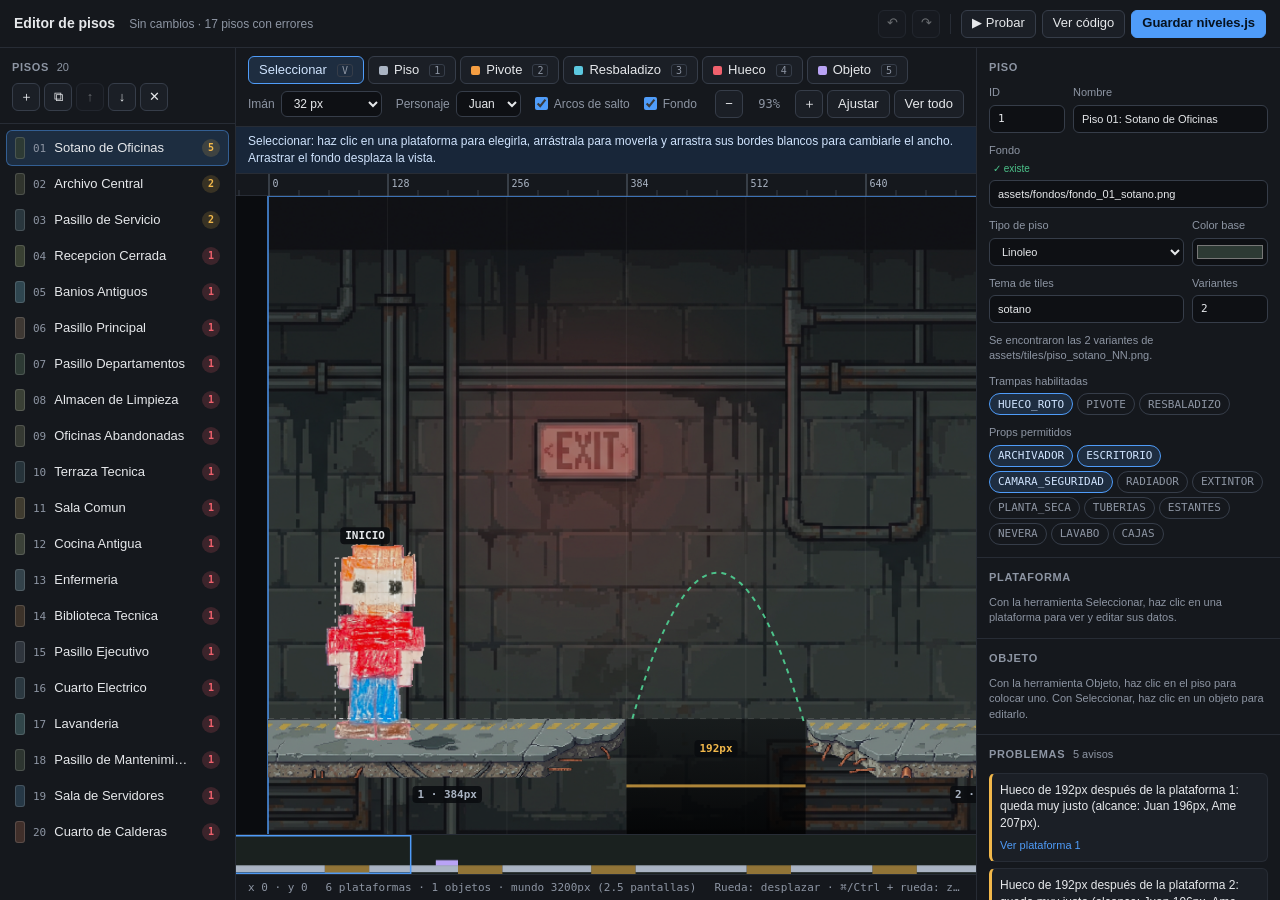
==== admin.html @ 7c69955d "nuevo admin" ====
<!DOCTYPE html>
<html lang="es">
<head>
    <meta charset="UTF-8">
    <meta name="viewport" content="width=device-width, initial-scale=1.0">
    <title>Editor de pisos</title>
    <link rel="stylesheet" href="admin.css">
</head>
<body>
    <header class="barra">
        <div class="marca">
            <strong>Editor de pisos</strong>
            <span id="estadoGuardado" class="estado-guardado">Sin cambios</span>
        </div>
        <div class="barra-acciones">
            <button id="btnDeshacer" class="btn btn-icono" title="Deshacer (⌘Z)">↶</button>
            <button id="btnRehacer" class="btn btn-icono" title="Rehacer (⇧⌘Z)">↷</button>
            <span class="separador"></span>
            <button id="btnProbar" class="btn" title="Jugar este piso sin guardar">▶ Probar</button>
            <button id="btnCodigo" class="btn" title="Ver el niveles.js que se va a generar">Ver código</button>
            <button id="btnGuardar" class="btn btn-primario" title="Guardar niveles.js (⌘S)">Guardar niveles.js</button>
        </div>
    </header>

    <div id="bannerBorrador" class="banner" hidden>
        <span id="textoBorrador"></span>
        <button id="btnRestaurarBorrador" class="btn btn-primario">Restaurar</button>
        <button id="btnDescartarBorrador" class="btn">Descartar</button>
    </div>

    <div class="app">
        <aside class="columna columna-pisos">
            <div class="columna-titulo">
                <h2>Pisos <span id="totalPisos" class="conteo"></span></h2>
                <div class="grupo-botones">
                    <button id="btnNuevoPiso" class="btn btn-icono" title="Nuevo piso">＋</button>
                    <button id="btnDuplicarPiso" class="btn btn-icono" title="Duplicar piso">⧉</button>
                    <button id="btnSubirPiso" class="btn btn-icono" title="Mover arriba">↑</button>
                    <button id="btnBajarPiso" class="btn btn-icono" title="Mover abajo">↓</button>
                    <button id="btnEliminarPiso" class="btn btn-icono btn-peligro" title="Eliminar piso">✕</button>
                </div>
            </div>
            <div id="listaPisos" class="lista-pisos"></div>
        </aside>

        <main class="lienzo">
            <div class="herramientas">
                <div class="grupo-botones" id="grupoHerramientas">
                    <button class="btn herramienta" data-herramienta="seleccionar" title="Seleccionar y mover (V)">Seleccionar <kbd>V</kbd></button>
                    <button class="btn herramienta" data-herramienta="normal" title="Pintar piso normal (1)"><i class="punto tipo-normal"></i>Piso <kbd>1</kbd></button>
                    <button class="btn herramienta" data-herramienta="pivote" title="Pintar trampa pivote (2)"><i class="punto tipo-pivote"></i>Pivote <kbd>2</kbd></button>
                    <button class="btn herramienta" data-herramienta="resbaladizo" title="Pintar piso resbaladizo (3)"><i class="punto tipo-resbaladizo"></i>Resbaladizo <kbd>3</kbd></button>
                    <button class="btn herramienta" data-herramienta="hueco" title="Abrir un hueco en el piso (4)"><i class="punto tipo-hueco"></i>Hueco <kbd>4</kbd></button>
                    <button class="btn herramienta" data-herramienta="objeto" title="Colocar un objeto (5)"><i class="punto tipo-objeto"></i>Objeto <kbd>5</kbd></button>
                </div>
                <label class="opcion">Imán
                    <select id="selectSnap">
                        <option value="8">8 px</option>
                        <option value="16">16 px</option>
                        <option value="32" selected>32 px</option>
                        <option value="64">64 px</option>
                        <option value="128">128 px (tile)</option>
                    </select>
                </label>
                <label class="opcion">Personaje
                    <select id="selectPersonaje"></select>
                </label>
                <label class="opcion"><input type="checkbox" id="chkArcos" checked> Arcos de salto</label>
                <label class="opcion"><input type="checkbox" id="chkFondo" checked> Fondo</label>
                <div class="grupo-botones zoom">
                    <button id="btnZoomMenos" class="btn btn-icono" title="Alejar">−</button>
                    <span id="etiquetaZoom" class="zoom-valor">100%</span>
                    <button id="btnZoomMas" class="btn btn-icono" title="Acercar">＋</button>
                    <button id="btnEncajar" class="btn" title="Ajustar al alto (F)">Ajustar</button>
                    <button id="btnVerTodo" class="btn" title="Ver el piso completo (A)">Ver todo</button>
                </div>
            </div>
            <p id="pistaHerramienta" class="pista"></p>
            <div class="lienzo-contenedor" id="contenedorLienzo">
                <canvas id="editorCanvas"></canvas>
            </div>
            <canvas id="minimapa" class="minimapa" title="Clic para moverte por el piso"></canvas>
            <div class="pie">
                <span id="datoCursor">x 0 · y 0</span>
                <span id="datoMundo"></span>
                <span class="pie-ayuda">Rueda: desplazar · ⌘/Ctrl + rueda: zoom · Espacio + arrastrar: mover la vista · Supr: eliminar · ⌘Z: deshacer · Alt: sin imán</span>
            </div>
        </main>

        <aside class="columna columna-inspector">
            <section class="panel">
                <h2>Piso</h2>
                <div class="fila-campos">
                    <label class="campo campo-corto">ID
                        <input type="number" id="campoId" min="1" step="1">
                    </label>
                    <label class="campo">Nombre
                        <input type="text" id="campoNombre">
                    </label>
                </div>
                <label class="campo">Fondo <span id="estadoFondo" class="estado-activo"></span>
                    <input type="text" id="campoFondo" list="listaFondos" spellcheck="false">
                    <datalist id="listaFondos"></datalist>
                </label>
                <div class="fila-campos">
                    <label class="campo">Tipo de piso
                        <select id="campoTipoPiso"></select>
                    </label>
                    <label class="campo campo-corto">Color base
                        <input type="color" id="campoColor">
                    </label>
                </div>
                <div class="fila-campos">
                    <label class="campo">Tema de tiles
                        <input type="text" id="campoTema" list="listaTemas" spellcheck="false">
                        <datalist id="listaTemas"></datalist>
                    </label>
                    <label class="campo campo-corto">Variantes
                        <input type="number" id="campoVariantes" min="0" max="12" step="1">
                    </label>
                </div>
                <p id="estadoTema" class="ayuda"></p>
                <div class="campo">Trampas habilitadas
                    <div id="chipsTrampas" class="chips"></div>
                </div>
                <div class="campo">Props permitidos
                    <div id="chipsProps" class="chips"></div>
                </div>
            </section>

            <section class="panel">
                <h2>Plataforma <span id="tituloPlataforma" class="conteo"></span></h2>
                <p id="vacioPlataforma" class="ayuda">Con la herramienta Seleccionar, haz clic en una plataforma para ver y editar sus datos.</p>
                <div id="panelPlataforma" hidden>
                    <div class="segmentado" id="segTipo"></div>
                    <div class="fila-campos">
                        <label class="campo">X
                            <input type="number" id="platX" step="1" min="0">
                        </label>
                        <label class="campo">Ancho
                            <input type="number" id="platAncho" step="1" min="64">
                        </label>
                        <label class="campo">Y
                            <input type="number" id="platY" step="1">
                        </label>
                    </div>
                    <label class="campo" id="grupoHueco">Hueco después (px)
                        <input type="number" id="platHueco" step="1" min="0">
                    </label>
                    <p id="ayudaHueco" class="ayuda"></p>
                    <div class="grupo-botones ancho-completo">
                        <button id="btnDuplicarPlat" class="btn" title="Duplicar (⌘D)">Duplicar</button>
                        <button id="btnEliminarPlat" class="btn btn-peligro" title="Eliminar (Supr)">Eliminar</button>
                    </div>
                </div>
            </section>

            <section class="panel">
                <h2>Objeto <span id="tituloObjeto" class="conteo"></span></h2>
                <p id="vacioObjeto" class="ayuda">Con la herramienta Objeto, haz clic en el piso para colocar uno. Con Seleccionar, haz clic en un objeto para editarlo.</p>
                <div id="panelObjeto" hidden>
                    <label class="campo">Imagen <span id="estadoObjeto" class="estado-activo"></span>
                        <input type="text" id="objTipo" list="listaObjetos" spellcheck="false">
                        <datalist id="listaObjetos"></datalist>
                    </label>
                    <p id="ayudaObjeto" class="ayuda"></p>
                    <div class="segmentado" id="segModo"></div>
                    <p id="ayudaModo" class="ayuda"></p>
                    <div class="fila-campos">
                        <label class="campo">X
                            <input type="number" id="objX" step="1" min="0">
                        </label>
                        <label class="campo">Y
                            <input type="number" id="objY" step="1">
                        </label>
                    </div>
                    <div class="fila-campos">
                        <label class="campo">Ancho
                            <input type="number" id="objAncho" step="1" min="16">
                        </label>
                        <label class="campo">Alto
                            <input type="number" id="objAlto" step="1" min="16">
                        </label>
                    </div>
                    <div class="grupo-botones ancho-completo">
                        <button id="btnTamanoOriginal" class="btn" title="Usar el tamaño real de la imagen">Tamaño original</button>
                        <button id="btnApoyarObjeto" class="btn" title="Bajar el objeto hasta el piso que tiene debajo">Apoyar en el piso</button>
                    </div>
                    <div class="grupo-botones ancho-completo">
                        <button id="btnDuplicarObjeto" class="btn" title="Duplicar (⌘D)">Duplicar</button>
                        <button id="btnEliminarObjeto" class="btn btn-peligro" title="Eliminar (Supr)">Eliminar</button>
                    </div>
                </div>
            </section>

            <section class="panel panel-problemas">
                <h2>Problemas <span id="resumenProblemas" class="conteo"></span></h2>
                <div id="listaProblemas" class="lista-problemas"></div>
            </section>
        </aside>
    </div>

    <div class="modal" id="modalCodigo" hidden>
        <div class="modal-caja">
            <div class="modal-cabecera">
                <h2>niveles.js</h2>
                <button class="btn btn-icono" data-cerrar title="Cerrar">✕</button>
            </div>
            <p class="ayuda">Este es el archivo completo que se guarda. Reemplaza a <code>niveles.js</code> en la carpeta del juego.</p>
            <textarea id="textareaCodigo" readonly spellcheck="false"></textarea>
            <div class="modal-acciones">
                <button id="btnCopiarCodigo" class="btn">Copiar</button>
                <button id="btnDescargarCodigo" class="btn">Descargar</button>
            </div>
        </div>
    </div>

    <div class="modal" id="modalPrueba" hidden>
        <div class="modal-caja modal-prueba">
            <div class="modal-cabecera">
                <h2>Prueba <span id="tituloPrueba" class="conteo"></span></h2>
                <div class="grupo-botones">
                    <button id="btnReiniciarPrueba" class="btn">Reiniciar</button>
                    <button class="btn btn-icono" data-cerrar title="Cerrar (Esc)">✕</button>
                </div>
            </div>
            <iframe id="marcoPrueba" title="Prueba del piso"></iframe>
            <p class="ayuda">Flechas para correr · Espacio para saltar · Esc para volver al editor. Se prueba el estado actual, aunque no esté guardado.</p>
        </div>
    </div>

    <div id="avisos" class="avisos"></div>

    <script src="niveles_base.js"></script>
    <script src="niveles.js"></script>
    <script src="personajes.js"></script>
    <script src="admin.js"></script>
</body>
</html>
---- admin.css ----
:root {
    --fondo: #0e1014;
    --panel: #15181d;
    --panel-alto: #1b1f26;
    --borde: #272c35;
    --borde-fuerte: #363d49;
    --texto: #e6e8eb;
    --texto-suave: #8d95a3;
    --acento: #4f9cf9;
    --acento-suave: rgba(79, 156, 249, 0.16);
    --error: #f0616d;
    --aviso: #f2b84b;
    --info: #7f8a9b;
    --ok: #4cc38a;
    --tipo-normal: #aab4c3;
    --tipo-pivote: #f59e42;
    --tipo-resbaladizo: #5cc8e0;
    --modo-fondo: #b9a3f5;
    --modo-plataforma: #7fd1a0;
    --modo-solido: #e879c5;
    --mono: ui-monospace, "SF Mono", Menlo, Consolas, monospace;
}

* {
    margin: 0;
    padding: 0;
    box-sizing: border-box;
}

[hidden] {
    display: none !important;
}

html,
body {
    height: 100%;
}

body {
    display: flex;
    flex-direction: column;
    font: 13px/1.4 -apple-system, BlinkMacSystemFont, "Segoe UI", Roboto, sans-serif;
    background: var(--fondo);
    color: var(--texto);
    overflow: hidden;
}

h2 {
    font-size: 11px;
    font-weight: 600;
    text-transform: uppercase;
    letter-spacing: 0.06em;
    color: var(--texto-suave);
}

kbd {
    font: 10px var(--mono);
    color: var(--texto-suave);
    border: 1px solid var(--borde-fuerte);
    border-radius: 3px;
    padding: 0 4px;
    margin-left: 4px;
}

code {
    font-family: var(--mono);
    color: var(--aviso);
}

/* Botones */

.btn {
    display: inline-flex;
    align-items: center;
    justify-content: center;
    gap: 6px;
    height: 28px;
    padding: 0 10px;
    background: var(--panel-alto);
    border: 1px solid var(--borde-fuerte);
    border-radius: 6px;
    color: var(--texto);
    font: inherit;
    white-space: nowrap;
    cursor: pointer;
}

.btn:hover:not(:disabled) {
    background: #232831;
    border-color: #48505e;
}

.btn:disabled {
    opacity: 0.4;
    cursor: default;
}

.btn:focus-visible,
input:focus-visible,
select:focus-visible {
    outline: 2px solid var(--acento);
    outline-offset: 1px;
}

.btn-icono {
    width: 28px;
    padding: 0;
}

.btn-primario {
    background: var(--acento);
    border-color: var(--acento);
    color: #06121f;
    font-weight: 600;
}

.btn-primario:hover:not(:disabled) {
    background: #6aadfb;
    border-color: #6aadfb;
}

.btn-peligro:hover:not(:disabled) {
    border-color: var(--error);
    color: var(--error);
}

.btn-mini {
    height: 22px;
    padding: 0 8px;
    font-size: 11px;
}

.grupo-botones {
    display: flex;
    align-items: center;
    gap: 4px;
}

.grupo-botones.ancho-completo .btn {
    flex: 1;
}

.separador {
    width: 1px;
    height: 20px;
    background: var(--borde);
    margin: 0 4px;
}

/* Barra superior */

.barra {
    display: flex;
    align-items: center;
    justify-content: space-between;
    gap: 16px;
    height: 48px;
    padding: 0 14px;
    background: var(--panel);
    border-bottom: 1px solid var(--borde);
    flex: none;
}

.marca {
    display: flex;
    align-items: baseline;
    gap: 14px;
    min-width: 0;
}

.marca strong {
    font-size: 14px;
}

.estado-guardado {
    color: var(--texto-suave);
    font-size: 12px;
    white-space: nowrap;
    overflow: hidden;
    text-overflow: ellipsis;
}

.estado-guardado.sucio {
    color: var(--aviso);
}

.barra-acciones {
    display: flex;
    align-items: center;
    gap: 6px;
}

.banner {
    display: flex;
    align-items: center;
    gap: 10px;
    padding: 8px 14px;
    background: rgba(242, 184, 75, 0.12);
    border-bottom: 1px solid rgba(242, 184, 75, 0.35);
    color: var(--aviso);
    flex: none;
}

.banner span {
    flex: 1;
}

/* Estructura */

.app {
    flex: 1;
    display: grid;
    grid-template-columns: 236px minmax(0, 1fr) 304px;
    min-height: 0;
}

.columna {
    background: var(--panel);
    display: flex;
    flex-direction: column;
    min-height: 0;
}

.columna-pisos {
    border-right: 1px solid var(--borde);
}

.columna-inspector {
    border-left: 1px solid var(--borde);
    overflow-y: auto;
}

.columna-titulo {
    display: flex;
    flex-direction: column;
    gap: 8px;
    padding: 12px;
    border-bottom: 1px solid var(--borde);
}

.conteo {
    color: var(--texto-suave);
    font-weight: 400;
    text-transform: none;
    letter-spacing: 0;
    margin-left: 4px;
}

/* Lista de pisos */

.lista-pisos {
    flex: 1;
    overflow-y: auto;
    padding: 6px;
}

.piso-item {
    display: flex;
    align-items: center;
    gap: 8px;
    width: 100%;
    padding: 6px 8px;
    background: none;
    border: 1px solid transparent;
    border-radius: 6px;
    color: var(--texto);
    font: inherit;
    text-align: left;
    cursor: pointer;
}

.piso-item:hover {
    background: var(--panel-alto);
}

.piso-item.activo {
    background: var(--acento-suave);
    border-color: rgba(79, 156, 249, 0.45);
}

.piso-muestra {
    width: 10px;
    height: 22px;
    border-radius: 3px;
    border: 1px solid rgba(255, 255, 255, 0.14);
    flex: none;
}

.piso-id {
    font: 11px var(--mono);
    color: var(--texto-suave);
    flex: none;
}

.piso-nombre {
    flex: 1;
    min-width: 0;
    overflow: hidden;
    text-overflow: ellipsis;
    white-space: nowrap;
}

.piso-modificado {
    width: 6px;
    height: 6px;
    border-radius: 50%;
    background: var(--aviso);
    flex: none;
}

.insignia {
    min-width: 18px;
    padding: 0 5px;
    border-radius: 9px;
    font: 600 10px/18px var(--mono);
    text-align: center;
    flex: none;
}

.insignia.error {
    background: rgba(240, 97, 109, 0.18);
    color: var(--error);
}

.insignia.aviso {
    background: rgba(242, 184, 75, 0.16);
    color: var(--aviso);
}

/* Lienzo */

.lienzo {
    display: flex;
    flex-direction: column;
    min-width: 0;
    min-height: 0;
}

.herramientas {
    display: flex;
    align-items: center;
    flex-wrap: wrap;
    gap: 6px 14px;
    padding: 8px 12px;
    background: var(--panel);
    border-bottom: 1px solid var(--borde);
}

.herramienta.activa {
    background: var(--acento-suave);
    border-color: var(--acento);
    color: #cfe3fd;
}

.punto {
    width: 9px;
    height: 9px;
    border-radius: 2px;
}

.tipo-normal { background: var(--tipo-normal); }
.tipo-pivote { background: var(--tipo-pivote); }
.tipo-resbaladizo { background: var(--tipo-resbaladizo); }
.tipo-hueco { background: var(--error); }
.tipo-objeto,
.modo-fondo { background: var(--modo-fondo); }
.modo-plataforma { background: var(--modo-plataforma); }
.modo-solido { background: var(--modo-solido); }

.pista {
    padding: 6px 12px;
    background: var(--acento-suave);
    border-bottom: 1px solid var(--borde);
    color: #cfe3fd;
    font-size: 12px;
}

.opcion {
    display: inline-flex;
    align-items: center;
    gap: 6px;
    color: var(--texto-suave);
    font-size: 12px;
    white-space: nowrap;
}

.opcion select {
    height: 26px;
}

.zoom {
    margin-left: auto;
}

.zoom-valor {
    width: 44px;
    text-align: center;
    font: 12px var(--mono);
    color: var(--texto-suave);
}

.lienzo-contenedor {
    flex: 1;
    min-height: 0;
    position: relative;
    background: #0a0c0f;
}

#editorCanvas {
    position: absolute;
    inset: 0;
    display: block;
    touch-action: none;
}

.minimapa {
    display: block;
    width: 100%;
    height: 40px;
    background: #0a0c0f;
    border-top: 1px solid var(--borde);
    cursor: pointer;
    flex: none;
}

.pie {
    display: flex;
    gap: 18px;
    padding: 6px 12px;
    background: var(--panel);
    border-top: 1px solid var(--borde);
    font: 11px var(--mono);
    color: var(--texto-suave);
    white-space: nowrap;
    flex: none;
}

.pie-ayuda {
    margin-left: auto;
    overflow: hidden;
    text-overflow: ellipsis;
    font-family: inherit;
}

/* Inspector */

.panel {
    padding: 12px;
    border-bottom: 1px solid var(--borde);
    display: flex;
    flex-direction: column;
    gap: 10px;
}

.campo {
    display: flex;
    flex-direction: column;
    gap: 4px;
    flex: 1;
    min-width: 0;
    font-size: 11px;
    color: var(--texto-suave);
}

#panelPlataforma {
    display: flex;
    flex-direction: column;
    gap: 10px;
}

.campo-corto {
    flex: 0 0 76px;
}

.fila-campos {
    display: flex;
    gap: 8px;
}

input[type="text"],
input[type="number"],
select,
textarea {
    width: 100%;
    height: 28px;
    padding: 0 8px;
    background: var(--fondo);
    border: 1px solid var(--borde-fuerte);
    border-radius: 6px;
    color: var(--texto);
    font: inherit;
}

input[type="number"] {
    font-family: var(--mono);
}

input[type="color"] {
    width: 100%;
    height: 28px;
    padding: 2px;
    background: var(--fondo);
    border: 1px solid var(--borde-fuerte);
    border-radius: 6px;
    cursor: pointer;
}

input[type="checkbox"] {
    accent-color: var(--acento);
}

.ayuda {
    font-size: 11px;
    color: var(--texto-suave);
}

.estado-activo {
    font-size: 10px;
    margin-left: 4px;
}

.estado-activo.ok { color: var(--ok); }
.estado-activo.falta { color: var(--aviso); }

.chips {
    display: flex;
    flex-wrap: wrap;
    gap: 4px;
}

.chip {
    height: 22px;
    padding: 0 8px;
    background: none;
    border: 1px solid var(--borde-fuerte);
    border-radius: 11px;
    color: var(--texto-suave);
    font: 11px var(--mono);
    cursor: pointer;
}

.chip:hover {
    color: var(--texto);
}

.chip.activo {
    background: var(--acento-suave);
    border-color: var(--acento);
    color: #cfe3fd;
}

.segmentado {
    display: flex;
    border: 1px solid var(--borde-fuerte);
    border-radius: 6px;
    overflow: hidden;
}

.segmentado button {
    flex: 1;
    display: inline-flex;
    align-items: center;
    justify-content: center;
    gap: 5px;
    height: 28px;
    padding: 0 4px;
    background: var(--fondo);
    border: none;
    border-right: 1px solid var(--borde-fuerte);
    color: var(--texto-suave);
    font: inherit;
    font-size: 12px;
    cursor: pointer;
}

.segmentado button:last-child {
    border-right: none;
}

.segmentado button.activo {
    background: var(--acento-suave);
    color: var(--texto);
}

/* Problemas */

.lista-problemas {
    display: flex;
    flex-direction: column;
    gap: 6px;
}

.problema {
    display: flex;
    gap: 8px;
    padding: 8px;
    background: var(--panel-alto);
    border: 1px solid var(--borde);
    border-left-width: 3px;
    border-radius: 6px;
    font-size: 12px;
}

.problema.error { border-left-color: var(--error); }
.problema.aviso { border-left-color: var(--aviso); }
.problema.info { border-left-color: var(--info); }

.problema-cuerpo {
    flex: 1;
    display: flex;
    flex-direction: column;
    align-items: flex-start;
    gap: 6px;
}

.problema-enlace {
    background: none;
    border: none;
    color: var(--acento);
    font: inherit;
    font-size: 11px;
    cursor: pointer;
    padding: 0;
}

.problema-enlace:hover {
    text-decoration: underline;
}

.sin-problemas {
    color: var(--ok);
    font-size: 12px;
}

/* Modales y avisos */

.modal {
    position: fixed;
    inset: 0;
    display: flex;
    align-items: center;
    justify-content: center;
    padding: 24px;
    background: rgba(4, 6, 9, 0.78);
    z-index: 50;
}

.modal-caja {
    display: flex;
    flex-direction: column;
    gap: 10px;
    width: min(860px, 100%);
    max-height: 100%;
    padding: 16px;
    background: var(--panel);
    border: 1px solid var(--borde-fuerte);
    border-radius: 10px;
    box-shadow: 0 24px 60px rgba(0, 0, 0, 0.5);
}

.modal-prueba {
    width: min(1180px, 100%);
    height: 100%;
}

.modal-cabecera {
    display: flex;
    align-items: center;
    justify-content: space-between;
}

.modal-acciones {
    display: flex;
    justify-content: flex-end;
    gap: 6px;
}

#textareaCodigo {
    height: 56vh;
    padding: 10px;
    font: 12px/1.5 var(--mono);
    resize: none;
    white-space: pre;
}

#marcoPrueba {
    flex: 1;
    width: 100%;
    min-height: 0;
    border: 1px solid var(--borde);
    border-radius: 6px;
    background: #1a1a1a;
}

.avisos {
    position: fixed;
    left: 50%;
    bottom: 64px;
    transform: translateX(-50%);
    display: flex;
    flex-direction: column;
    align-items: center;
    gap: 6px;
    z-index: 60;
    pointer-events: none;
}

.aviso-flotante {
    padding: 8px 14px;
    background: #232831;
    border: 1px solid var(--borde-fuerte);
    border-radius: 8px;
    box-shadow: 0 8px 24px rgba(0, 0, 0, 0.4);
    max-width: 70vw;
}

.aviso-flotante.error {
    border-color: var(--error);
}

@media (max-width: 1100px) {
    .app {
        grid-template-columns: 190px minmax(0, 1fr) 264px;
    }

    .pie-ayuda {
        display: none;
    }
}
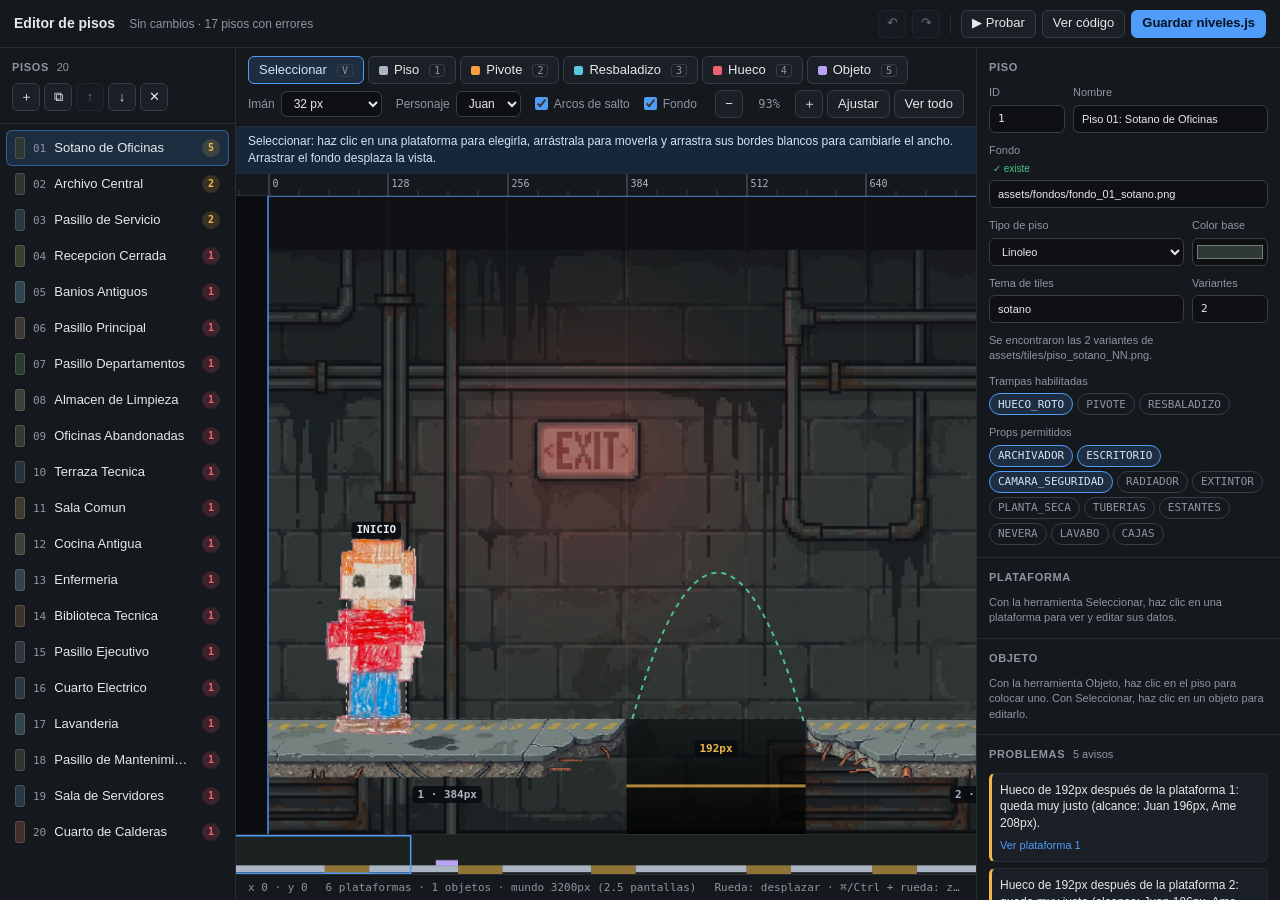
==== commit db622e8c: "ajustes colicion" ====
--- a/admin.html
+++ b/admin.html
@@ -225,7 +225,7 @@
                 </div>
             </div>
             <iframe id="marcoPrueba" title="Prueba del piso"></iframe>
-            <p class="ayuda">Flechas para correr · Espacio para saltar · Esc para volver al editor. Se prueba el estado actual, aunque no esté guardado.</p>
+            <p class="ayuda">Flechas para correr · Espacio para saltar · C para ver las colisiones · Esc para volver al editor. Se prueba el estado actual, aunque no esté guardado.</p>
         </div>
     </div>
 
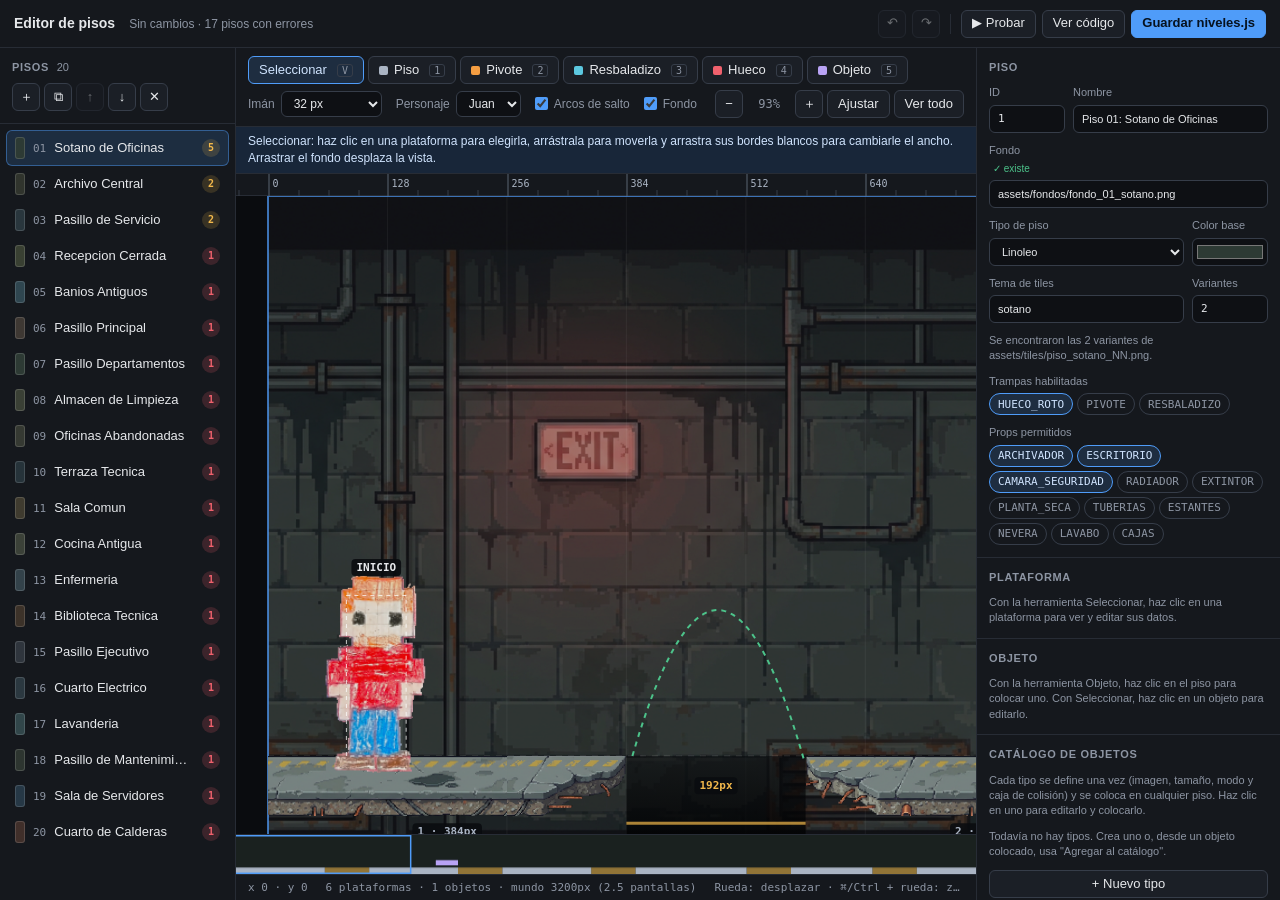
==== commit 871b2dec: "objetos para saltar" ====
--- a/admin.html
+++ b/admin.html
@@ -164,6 +164,7 @@
                         <datalist id="listaObjetos"></datalist>
                     </label>
                     <p id="ayudaObjeto" class="ayuda"></p>
+                    <p id="catalogoObjeto" class="ayuda"></p>
                     <div class="segmentado" id="segModo"></div>
                     <p id="ayudaModo" class="ayuda"></p>
                     <div class="fila-campos">
@@ -189,6 +190,57 @@
                     <div class="grupo-botones ancho-completo">
                         <button id="btnDuplicarObjeto" class="btn" title="Duplicar (⌘D)">Duplicar</button>
                         <button id="btnEliminarObjeto" class="btn btn-peligro" title="Eliminar (Supr)">Eliminar</button>
+                    </div>
+                    <p id="alcanceObjeto" class="ayuda"></p>
+                </div>
+            </section>
+
+            <section class="panel">
+                <h2>Catálogo de objetos <span id="totalCatalogo" class="conteo"></span></h2>
+                <p class="ayuda">Cada tipo se define una vez (imagen, tamaño, modo y caja de colisión) y se coloca en cualquier piso. Haz clic en uno para editarlo y colocarlo.</p>
+                <div id="listaCatalogo" class="lista-catalogo"></div>
+                <div class="grupo-botones ancho-completo">
+                    <button id="btnNuevoTipo" class="btn">+ Nuevo tipo</button>
+                </div>
+                <div id="panelTipo" hidden>
+                    <label class="campo">Archivo <span id="estadoTipo" class="estado-activo"></span>
+                        <input type="text" id="tipoId" spellcheck="false" placeholder="caja_sotano_01">
+                    </label>
+                    <p id="ayudaTipo" class="ayuda"></p>
+                    <label class="campo">Nombre
+                        <input type="text" id="tipoNombre" placeholder="Caja de cartón">
+                    </label>
+                    <div class="segmentado" id="segModoTipo"></div>
+                    <div class="fila-campos">
+                        <label class="campo">Ancho
+                            <input type="number" id="tipoAncho" step="1" min="16">
+                        </label>
+                        <label class="campo">Alto
+                            <input type="number" id="tipoAlto" step="1" min="16">
+                        </label>
+                    </div>
+                    <div class="campo">Márgenes de colisión (px)
+                        <div class="fila-campos">
+                            <label class="campo">Izquierda
+                                <input type="number" id="tipoMargenIzq" step="1" min="0">
+                            </label>
+                            <label class="campo">Derecha
+                                <input type="number" id="tipoMargenDer" step="1" min="0">
+                            </label>
+                            <label class="campo">Arriba
+                                <input type="number" id="tipoMargenArriba" step="1" min="0">
+                            </label>
+                        </div>
+                    </div>
+                    <p class="ayuda">Recortan la caja con la que choca el jugador, para no contar el borde transparente del PNG. La base siempre es la de la imagen.</p>
+                    <canvas id="vistaTipo" class="vista-tipo" width="248" height="150"></canvas>
+                    <div class="grupo-botones ancho-completo">
+                        <button id="btnTamanoTipo" class="btn" title="Usar el tamaño real de la imagen">Tamaño de la imagen</button>
+                        <button id="btnAplicarTipo" class="btn" title="Poner este tamaño y modo en todos los objetos colocados de este tipo">Aplicar a todos</button>
+                    </div>
+                    <div class="grupo-botones ancho-completo">
+                        <button id="btnDuplicarTipo" class="btn" title="Crear una variante (_02, _03…)">Variante</button>
+                        <button id="btnEliminarTipo" class="btn btn-peligro">Eliminar tipo</button>
                     </div>
                 </div>
             </section>
--- a/admin.css
+++ b/admin.css
@@ -462,7 +462,9 @@
     color: var(--texto-suave);
 }
 
-#panelPlataforma {
+#panelPlataforma,
+#panelObjeto,
+#panelTipo {
     display: flex;
     flex-direction: column;
     gap: 10px;
@@ -727,3 +729,96 @@
         display: none;
     }
 }
+
+/* Catalogo de objetos */
+
+.lista-catalogo {
+    display: grid;
+    grid-template-columns: repeat(auto-fill, minmax(72px, 1fr));
+    gap: 6px;
+}
+
+.lista-catalogo:empty::before {
+    content: "Todavía no hay tipos. Crea uno o, desde un objeto colocado, usa \"Agregar al catálogo\".";
+    grid-column: 1 / -1;
+    font-size: 11px;
+    color: var(--texto-suave);
+}
+
+.tipo-item {
+    display: flex;
+    flex-direction: column;
+    align-items: center;
+    gap: 3px;
+    padding: 6px 4px;
+    background: var(--panel-alto);
+    border: 1px solid var(--borde);
+    border-radius: 6px;
+    color: var(--texto);
+    font: inherit;
+    cursor: pointer;
+    min-width: 0;
+}
+
+.tipo-item:hover {
+    border-color: var(--borde-fuerte);
+}
+
+.tipo-item.activo {
+    background: var(--acento-suave);
+    border-color: rgba(79, 156, 249, 0.55);
+}
+
+.tipo-miniatura {
+    position: relative;
+    display: flex;
+    align-items: flex-end;
+    justify-content: center;
+    width: 100%;
+    height: 44px;
+}
+
+.tipo-miniatura img,
+.tipo-miniatura .tipo-caja {
+    max-width: 100%;
+    max-height: 100%;
+    image-rendering: pixelated;
+}
+
+.tipo-miniatura .tipo-caja {
+    border: 1px dashed currentColor;
+    border-radius: 3px;
+    opacity: 0.7;
+}
+
+.tipo-miniatura .punto {
+    position: absolute;
+    top: 0;
+    right: 2px;
+}
+
+.tipo-titulo {
+    width: 100%;
+    font-size: 11px;
+    text-align: center;
+    white-space: nowrap;
+    overflow: hidden;
+    text-overflow: ellipsis;
+}
+
+.tipo-dato {
+    font: 10px var(--mono);
+    color: var(--texto-suave);
+}
+
+.tipo-dato.falta {
+    color: var(--aviso);
+}
+
+.vista-tipo {
+    width: 100%;
+    height: auto;
+    background: var(--fondo);
+    border: 1px solid var(--borde);
+    border-radius: 6px;
+}
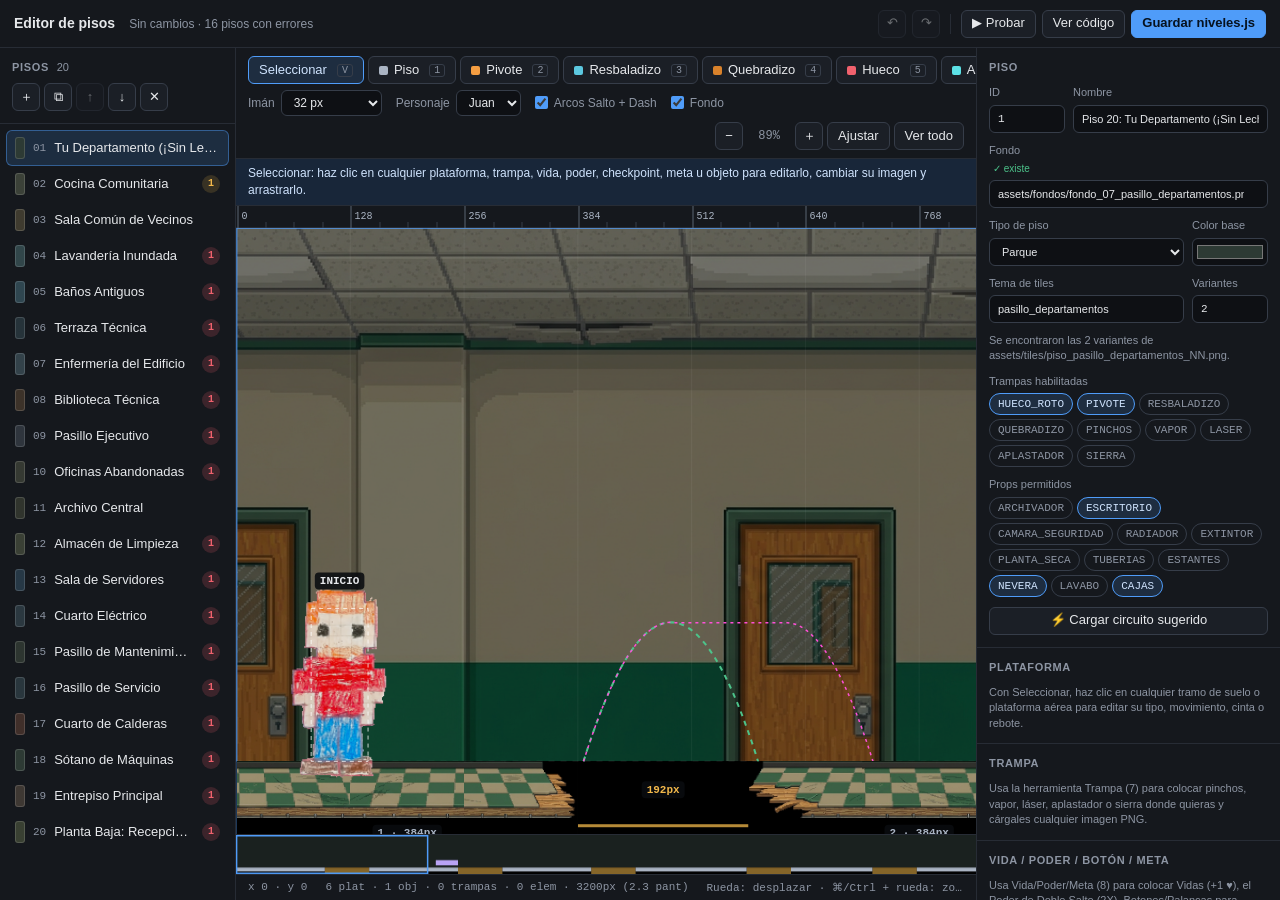
==== commit de5091ef: "mejoras" ====
--- a/admin.html
+++ b/admin.html
@@ -50,8 +50,12 @@
                     <button class="btn herramienta" data-herramienta="normal" title="Pintar piso normal (1)"><i class="punto tipo-normal"></i>Piso <kbd>1</kbd></button>
                     <button class="btn herramienta" data-herramienta="pivote" title="Pintar trampa pivote (2)"><i class="punto tipo-pivote"></i>Pivote <kbd>2</kbd></button>
                     <button class="btn herramienta" data-herramienta="resbaladizo" title="Pintar piso resbaladizo (3)"><i class="punto tipo-resbaladizo"></i>Resbaladizo <kbd>3</kbd></button>
-                    <button class="btn herramienta" data-herramienta="hueco" title="Abrir un hueco en el piso (4)"><i class="punto tipo-hueco"></i>Hueco <kbd>4</kbd></button>
-                    <button class="btn herramienta" data-herramienta="objeto" title="Colocar un objeto (5)"><i class="punto tipo-objeto"></i>Objeto <kbd>5</kbd></button>
+                    <button class="btn herramienta" data-herramienta="quebradizo" title="Pintar piso quebradizo (4)"><i class="punto tipo-quebradizo"></i>Quebradizo <kbd>4</kbd></button>
+                    <button class="btn herramienta" data-herramienta="hueco" title="Abrir un hueco en el piso (5)"><i class="punto tipo-hueco"></i>Hueco <kbd>5</kbd></button>
+                    <button class="btn herramienta" data-herramienta="flotante" title="Colocar plataforma flotante, móvil, cinta o rebote (6)"><i class="punto tipo-flotante"></i> Aérea/Móvil <kbd>6</kbd></button>
+                    <button class="btn herramienta" data-herramienta="trampa" title="Colocar trampa activa (7)"><i class="punto tipo-trampa"></i>Trampa <kbd>7</kbd></button>
+                    <button class="btn herramienta" data-herramienta="elemento" title="Colocar Vida, Poder Doble Salto, Tarjeta, Checkpoint o Meta (8)"><i class="punto tipo-elemento"></i>Vida/Poder/Meta <kbd>8</kbd></button>
+                    <button class="btn herramienta" data-herramienta="objeto" title="Colocar un objeto (9)"><i class="punto tipo-objeto"></i>Objeto <kbd>9</kbd></button>
                 </div>
                 <label class="opcion">Imán
                     <select id="selectSnap">
@@ -65,7 +69,7 @@
                 <label class="opcion">Personaje
                     <select id="selectPersonaje"></select>
                 </label>
-                <label class="opcion"><input type="checkbox" id="chkArcos" checked> Arcos de salto</label>
+                <label class="opcion"><input type="checkbox" id="chkArcos" checked> Arcos Salto + Dash</label>
                 <label class="opcion"><input type="checkbox" id="chkFondo" checked> Fondo</label>
                 <div class="grupo-botones zoom">
                     <button id="btnZoomMenos" class="btn btn-icono" title="Alejar">−</button>
@@ -88,6 +92,7 @@
         </main>
 
         <aside class="columna columna-inspector">
+            <input type="file" id="selectorImagenArchivo" accept="image/*" hidden>
             <section class="panel">
                 <h2>Piso</h2>
                 <div class="fila-campos">
@@ -126,13 +131,17 @@
                 <div class="campo">Props permitidos
                     <div id="chipsProps" class="chips"></div>
                 </div>
+                <div class="grupo-botones ancho-completo">
+                    <button id="btnGenerarFase2" class="btn" title="Carga las trampas, plataformas aéreas, poderes, vidas y ascensor sugeridos para este piso">⚡ Cargar circuito sugerido</button>
+                </div>
             </section>
 
             <section class="panel">
                 <h2>Plataforma <span id="tituloPlataforma" class="conteo"></span></h2>
-                <p id="vacioPlataforma" class="ayuda">Con la herramienta Seleccionar, haz clic en una plataforma para ver y editar sus datos.</p>
+                <p id="vacioPlataforma" class="ayuda">Con Seleccionar, haz clic en cualquier tramo de suelo o plataforma aérea para editar su tipo, movimiento, cinta o rebote.</p>
                 <div id="panelPlataforma" hidden>
-                    <div class="segmentado" id="segTipo"></div>
+                    <div class="segmentado segmentado-envolver" id="segTipo"></div>
+                    <label class="opcion"><input type="checkbox" id="platFlotante"> Plataforma flotante / elevada (no parte el suelo)</label>
                     <div class="fila-campos">
                         <label class="campo">X
                             <input type="number" id="platX" step="1" min="0">
@@ -144,6 +153,36 @@
                             <input type="number" id="platY" step="1">
                         </label>
                     </div>
+                    <div id="grupoPlatMovil" class="fila-campos" hidden>
+                        <label class="campo">Eje
+                            <select id="platMovilEje">
+                                <option value="x">Horizontal (X)</option>
+                                <option value="y">Vertical (Y)</option>
+                            </select>
+                        </label>
+                        <label class="campo">Rango (px)
+                            <input type="number" id="platMovilRango" step="8" min="16">
+                        </label>
+                        <label class="campo">Velocidad
+                            <input type="number" id="platMovilVel" step="0.2" min="0.2">
+                        </label>
+                    </div>
+                    <div id="grupoPlatCinta" class="fila-campos" hidden>
+                        <label class="campo">Velocidad cinta (+ der / - izq)
+                            <input type="number" id="platVelocidadCinta" step="0.2">
+                        </label>
+                    </div>
+                    <div id="grupoPlatRebote" class="fila-campos" hidden>
+                        <label class="campo">Fuerza de rebote (negativo = impulsa arriba)
+                            <input type="number" id="platFuerzaRebote" step="0.5" max="-5">
+                        </label>
+                    </div>
+                    <div class="fila-campos">
+                        <label class="campo">Canal de botón / interruptor (opcional)
+                            <input type="text" id="platCanal" placeholder="ej. puente_1" spellcheck="false">
+                        </label>
+                    </div>
+                    <label class="opcion"><input type="checkbox" id="platOcultaInicial"> Oculta hasta activar su botón / canal</label>
                     <label class="campo" id="grupoHueco">Hueco después (px)
                         <input type="number" id="platHueco" step="1" min="0">
                     </label>
@@ -156,12 +195,163 @@
             </section>
 
             <section class="panel">
+                <h2>Trampa <span id="tituloTrampa" class="conteo"></span></h2>
+                <p id="vacioTrampa" class="ayuda">Usa la herramienta Trampa (7) para colocar pinchos, vapor, láser, aplastador o sierra donde quieras y cárgales cualquier imagen PNG.</p>
+                <div id="panelTrampa" hidden>
+                    <label class="campo">Tipo de trampa
+                        <select id="trampaTipo">
+                            <option value="pinchos">Pinchos / Cables eléctricos</option>
+                            <option value="vapor">Chorro de vapor / fuego</option>
+                            <option value="laser">Rayo láser de seguridad</option>
+                            <option value="aplastador">Aplastador pesado</option>
+                            <option value="sierra">Sierra / Obstáculo móvil</option>
+                        </select>
+                    </label>
+                    <label class="campo">Imagen personalizada (ruta PNG opcional)
+                        <div class="fila-campos">
+                            <input type="text" id="trampaImagen" placeholder="assets/trampas/pinchos.png" spellcheck="false">
+                            <button type="button" id="btnElegirImgTrampa" class="btn" title="Elegir imagen PNG">📁 PNG</button>
+                        </div>
+                    </label>
+                    <label class="campo">Canal de botón que apaga esta trampa (opcional)
+                        <input type="text" id="trampaCanal" placeholder="ej. corte_vapor" spellcheck="false">
+                    </label>
+                    <div class="fila-campos">
+                        <label class="campo">X
+                            <input type="number" id="trampaX" step="1" min="0">
+                        </label>
+                        <label class="campo">Y
+                            <input type="number" id="trampaY" step="1">
+                        </label>
+                    </div>
+                    <div class="fila-campos">
+                        <label class="campo">Ancho
+                            <input type="number" id="trampaAncho" step="1" min="16">
+                        </label>
+                        <label class="campo">Alto
+                            <input type="number" id="trampaAlto" step="1" min="16">
+                        </label>
+                        <label class="campo" id="grupoTrampaOrientacion">Orientación
+                            <select id="trampaOrientacion">
+                                <option value="horizontal">Horizontal</option>
+                                <option value="vertical">Vertical</option>
+                            </select>
+                        </label>
+                    </div>
+                    <div class="fila-campos" id="grupoTrampaTiempos">
+                        <label class="campo">Intervalo (ms)
+                            <input type="number" id="trampaIntervalo" step="100" min="200">
+                        </label>
+                        <label class="campo">Duración (ms)
+                            <input type="number" id="trampaDuracion" step="100" min="100">
+                        </label>
+                        <label class="campo">Aviso (ms)
+                            <input type="number" id="trampaAviso" step="50" min="50">
+                        </label>
+                    </div>
+                    <div class="fila-campos" id="grupoTrampaMovimiento">
+                        <label class="campo">Eje
+                            <select id="trampaEje">
+                                <option value="x">Horizontal (X)</option>
+                                <option value="y">Vertical (Y)</option>
+                            </select>
+                        </label>
+                        <label class="campo">Rango (px)
+                            <input type="number" id="trampaRango" step="8" min="0">
+                        </label>
+                        <label class="campo">Velocidad
+                            <input type="number" id="trampaVelocidad" step="0.2" min="0.2">
+                        </label>
+                    </div>
+                    <div class="grupo-botones ancho-completo">
+                        <button id="btnApoyarTrampa" class="btn" title="Alinear sobre el suelo">Apoyar en piso</button>
+                        <button id="btnDuplicarTrampa" class="btn" title="Duplicar (⌘D)">Duplicar</button>
+                        <button id="btnEliminarTrampa" class="btn btn-peligro" title="Eliminar (Supr)">Eliminar</button>
+                    </div>
+                </div>
+            </section>
+
+            <section class="panel">
+                <h2>Vida / Poder / Botón / Meta <span id="tituloElemento" class="conteo"></span></h2>
+                <p id="vacioElemento" class="ayuda">Usa Vida/Poder/Meta (8) para colocar Vidas (+1 ♥), el Poder de Doble Salto (2X), Botones/Palancas para accionar plataformas o trampas, Checkpoints o el Ascensor Meta.</p>
+                <div id="panelElemento" hidden>
+                    <div class="fila-campos">
+                        <label class="campo">Categoría
+                            <select id="elemCategoria">
+                                <option value="item">Item / Poder / Vida</option>
+                                <option value="interruptor">Botón / Palanca / Válvula</option>
+                                <option value="checkpoint">Checkpoint (Tablero Piso)</option>
+                                <option value="meta">Ascensor / Salida Meta</option>
+                            </select>
+                        </label>
+                        <label class="campo" id="grupoElemSubtipo">Subtipo / Estilo
+                            <select id="elemSubtipo">
+                                <option value="vida">Vida (+1 ♥)</option>
+                                <option value="doble_salto">Poder Doble Salto (2X ▲)</option>
+                                <option value="tarjeta">Tarjeta Acceso (Llave)</option>
+                            </select>
+                        </label>
+                    </div>
+                    <div class="fila-campos" id="grupoElemInterruptor" hidden>
+                        <label class="campo">Canal que activa
+                            <input type="text" id="elemCanal" placeholder="ej. puente_1" spellcheck="false">
+                        </label>
+                        <label class="campo">Modo
+                            <select id="elemModoInterruptor">
+                                <option value="activar">Permanente (Activar)</option>
+                                <option value="alternar">Interruptor (ON / OFF)</option>
+                                <option value="tiempo">Temporizado (ms)</option>
+                            </select>
+                        </label>
+                        <label class="campo" id="grupoElemDuracion">Duración (ms)
+                            <input type="number" id="elemDuracionInterruptor" step="500" min="1000" value="5000">
+                        </label>
+                    </div>
+                    <label class="campo">Imagen personalizada (ruta PNG opcional)
+                        <div class="fila-campos">
+                            <input type="text" id="elemImagen" placeholder="assets/items/vida.png" spellcheck="false">
+                            <button type="button" id="btnElegirImgElem" class="btn" title="Elegir imagen PNG">📁 PNG</button>
+                        </div>
+                    </label>
+                    <div class="fila-campos">
+                        <label class="campo">X
+                            <input type="number" id="elemX" step="1" min="0">
+                        </label>
+                        <label class="campo">Y
+                            <input type="number" id="elemY" step="1">
+                        </label>
+                        <label class="campo">Ancho
+                            <input type="number" id="elemAncho" step="1" min="16">
+                        </label>
+                        <label class="campo">Alto
+                            <input type="number" id="elemAlto" step="1" min="16">
+                        </label>
+                    </div>
+                    <label class="campo" id="grupoElemEtiqueta">Etiqueta / Nombre
+                        <input type="text" id="elemEtiqueta" placeholder="ASCENSOR / CP / PUENTE 1">
+                    </label>
+                    <label class="opcion" id="grupoElemLlave"><input type="checkbox" id="elemRequiereLlave"> Requiere Tarjeta de Acceso para abrir</label>
+                    <div class="grupo-botones ancho-completo">
+                        <button id="btnApoyarElemento" class="btn">Apoyar en piso</button>
+                        <button id="btnDuplicarElemento" class="btn">Duplicar</button>
+                        <button id="btnEliminarElemento" class="btn btn-peligro">Eliminar</button>
+                    </div>
+                </div>
+            </section>
+
+            <section class="panel">
                 <h2>Objeto <span id="tituloObjeto" class="conteo"></span></h2>
-                <p id="vacioObjeto" class="ayuda">Con la herramienta Objeto, haz clic en el piso para colocar uno. Con Seleccionar, haz clic en un objeto para editarlo.</p>
+                <p id="vacioObjeto" class="ayuda">Con la herramienta Objeto (9), haz clic donde quieras para colocar uno y asígnale cualquier imagen PNG.</p>
                 <div id="panelObjeto" hidden>
-                    <label class="campo">Imagen <span id="estadoObjeto" class="estado-activo"></span>
+                    <label class="campo">Tipo de Catálogo <span id="estadoObjeto" class="estado-activo"></span>
                         <input type="text" id="objTipo" list="listaObjetos" spellcheck="false">
                         <datalist id="listaObjetos"></datalist>
+                    </label>
+                    <label class="campo">Imagen personalizada (ruta PNG opcional)
+                        <div class="fila-campos">
+                            <input type="text" id="objImagen" placeholder="assets/objetos/mi_objeto.png" spellcheck="false">
+                            <button type="button" id="btnElegirImgObj" class="btn" title="Elegir imagen PNG">📁 PNG</button>
+                        </div>
                     </label>
                     <p id="ayudaObjeto" class="ayuda"></p>
                     <p id="catalogoObjeto" class="ayuda"></p>
--- a/admin.css
+++ b/admin.css
@@ -361,11 +361,31 @@
 .tipo-normal { background: var(--tipo-normal); }
 .tipo-pivote { background: var(--tipo-pivote); }
 .tipo-resbaladizo { background: var(--tipo-resbaladizo); }
+.tipo-quebradizo { background: #d9822b; }
+.tipo-flotante { background: #5ce1e6; }
+.tipo-movil { background: #5ce1e6; }
+.tipo-cinta { background: #ffe14d; }
+.tipo-rebote { background: #ff3b5c; }
+.tipo-trampa { background: #ff47c2; }
+.tipo-elemento { background: #38f8a8; }
 .tipo-hueco { background: var(--error); }
 .tipo-objeto,
 .modo-fondo { background: var(--modo-fondo); }
 .modo-plataforma { background: var(--modo-plataforma); }
 .modo-solido { background: var(--modo-solido); }
+
+.opcion-parry {
+    color: #ff7ae0;
+    font-weight: 600;
+}
+
+.segmentado-envolver {
+    flex-wrap: wrap;
+}
+.segmentado-envolver button {
+    flex: 1 1 30%;
+    border-bottom: 1px solid var(--borde-fuerte);
+}
 
 .pista {
     padding: 6px 12px;
@@ -463,6 +483,8 @@
 }
 
 #panelPlataforma,
+#panelTrampa,
+#panelElemento,
 #panelObjeto,
 #panelTipo {
     display: flex;
